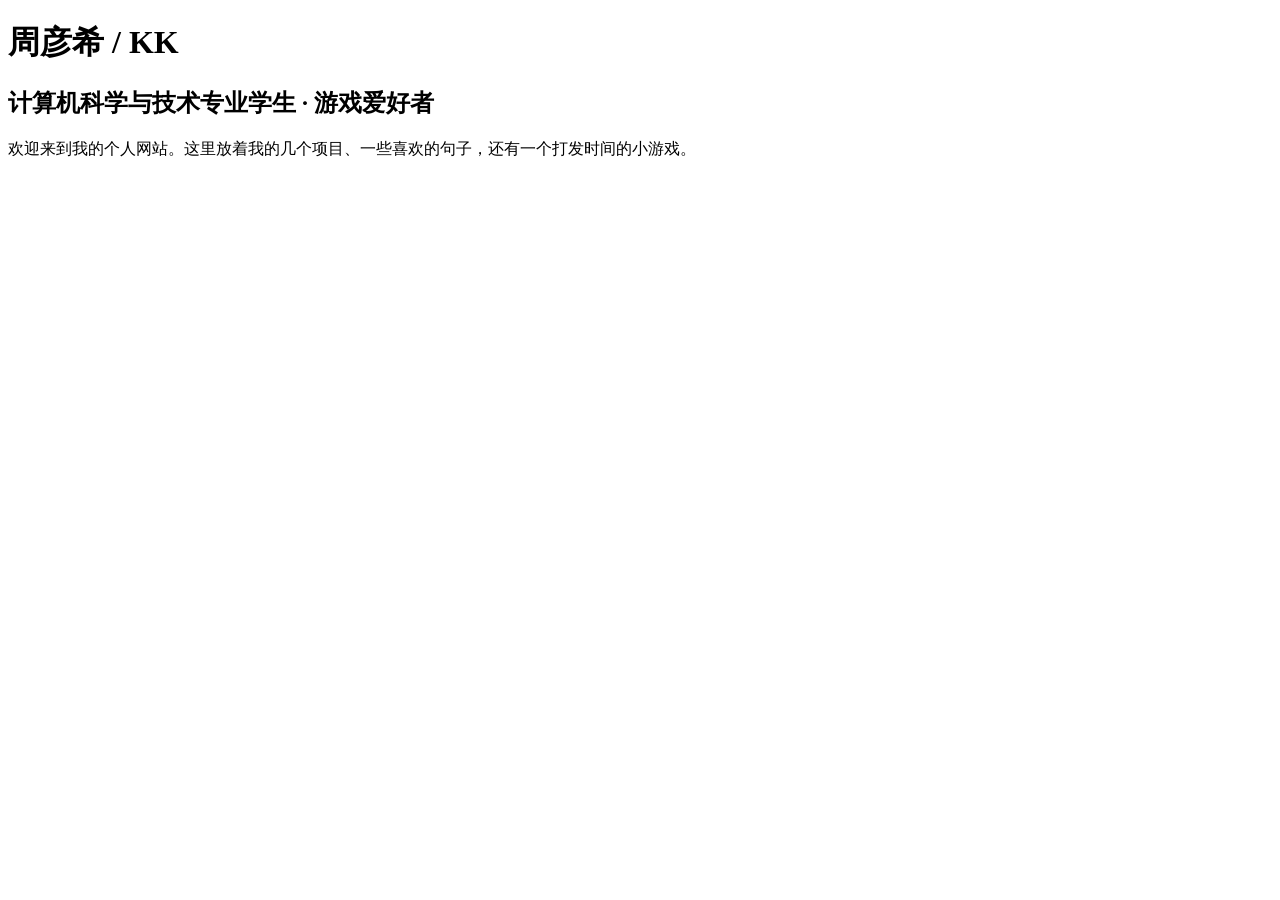
==== index.html @ 09163bbb "上传了首页" ====
<!DOCTYPE html>
<html lang="zh-CN">
<head>
    <meta charset="UTF-8">
    <meta name="viewport" content="width=device-width, initial-scale=1.0">
    <title>KK | Home</title>
    <link rel="stylesheet" href="style.css">
</head>
<body>
    <div id="nav-placeholder"></div>

    <main class="hero-section">
        <div class="hero-content">
            <h1 data-zh="周彦希 / KK" data-en="Yanxi Zhou / KK">周彦希 / KK</h1>
            <h2 data-zh="计算机科学与技术专业学生 · 游戏爱好者" data-en="CS Student & Gamer">计算机科学与技术专业学生 · 游戏爱好者</h2>
            <p data-zh="欢迎来到我的个人网站。这里放着我的几个项目、一些喜欢的句子，还有一个打发时间的小游戏。" data-en="Welcome to my personal website. Here you'll find some of my projects, favorite quotes, and a small game to kill time.">欢迎来到我的个人网站。这里放着我的几个项目、一些喜欢的句子，还有一个打发时间的小游戏。</p >
        </div>
    </main>

    <div id="footer-placeholder"></div>
    
    <script src="main.js"></script>
</body>
</html>
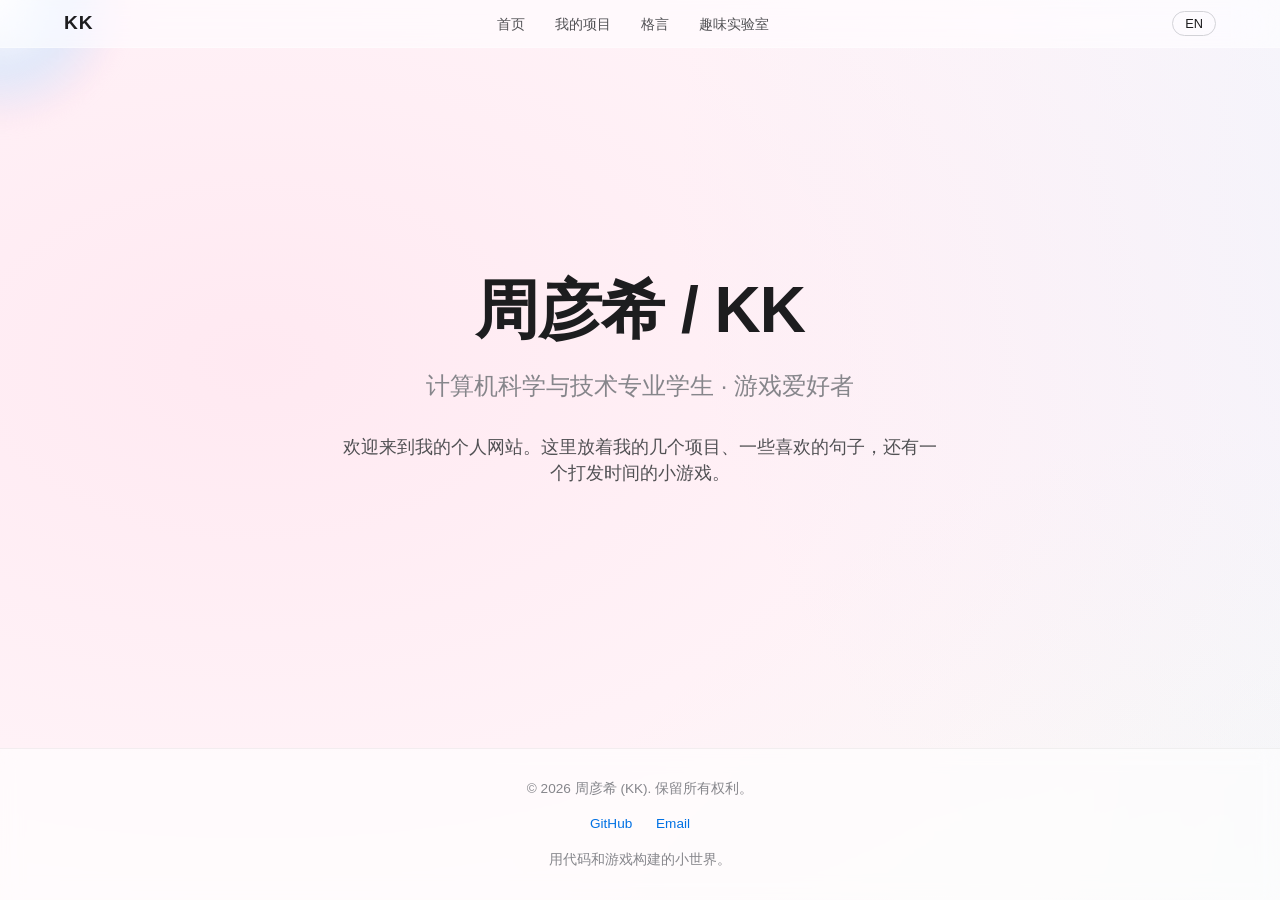
==== commit fe4357f1: "上传" ====
--- a/index.html
+++ b/index.html
@@ -4,6 +4,8 @@
     <meta charset="UTF-8">
     <meta name="viewport" content="width=device-width, initial-scale=1.0">
     <title>KK | Home</title>
+    <!-- 这行就是换掉乌龟的小星星图标 -->
+    <link rel="icon" href="data:image/svg+xml,<svg xmlns=%22http://www.w3.org/2000/svg%22 viewBox=%220 0 100 100%22><text y=%22.9em%22 font-size=%2290%22>✨</text></svg>">
     <link rel="stylesheet" href="style.css">
 </head>
 <body>
@@ -11,6 +13,9 @@
 
     <main class="hero-section">
         <div class="hero-content">
+            <!-- 照片这里我帮你注释掉了，如果你想加照片，就把下面的注释符号删掉，并把照片命名为 avatar.jpg 放进文件夹 -->
+            <!-- < img src="avatar.jpg" alt="KK" class="hero-avatar"> -->
+            
             <h1 data-zh="周彦希 / KK" data-en="Yanxi Zhou / KK">周彦希 / KK</h1>
             <h2 data-zh="计算机科学与技术专业学生 · 游戏爱好者" data-en="CS Student & Gamer">计算机科学与技术专业学生 · 游戏爱好者</h2>
             <p data-zh="欢迎来到我的个人网站。这里放着我的几个项目、一些喜欢的句子，还有一个打发时间的小游戏。" data-en="Welcome to my personal website. Here you'll find some of my projects, favorite quotes, and a small game to kill time.">欢迎来到我的个人网站。这里放着我的几个项目、一些喜欢的句子，还有一个打发时间的小游戏。</p >
@@ -18,7 +23,6 @@
     </main>
 
     <div id="footer-placeholder"></div>
-    
     <script src="main.js"></script>
 </body>
 </html>
--- a/style.css
+++ b/style.css
@@ -0,0 +1,174 @@
+* {
+    margin: 0;
+    padding: 0;
+    box-sizing: border-box;
+}
+
+body {
+    font-family: -apple-system, BlinkMacSystemFont, "SF Pro Display", "Helvetica Neue", Arial, sans-serif;
+    color: #1d1d1f; 
+    line-height: 1.5;
+    -webkit-font-smoothing: antialiased; 
+    overflow-x: hidden;
+    display: flex;
+    flex-direction: column;
+    min-height: 100vh;
+    
+    /* 梦幻贝母背景：多层柔和幻彩交织 */
+    background-color: #ffffff;
+    background-image: 
+        radial-gradient(at 10% 20%, rgba(255, 200, 221, 0.4) 0px, transparent 50%), /* 珍珠粉 */
+        radial-gradient(at 90% 10%, rgba(200, 230, 255, 0.5) 0px, transparent 50%), /* 珍珠蓝 */
+        radial-gradient(at 50% 80%, rgba(220, 255, 230, 0.4) 0px, transparent 50%), /* 珍珠绿 */
+        radial-gradient(at 80% 90%, rgba(230, 210, 255, 0.4) 0px, transparent 50%); /* 珍珠紫 */
+    background-size: 200% 200%;
+    animation: motherOfPearl 15s ease infinite;
+}
+
+@keyframes motherOfPearl {
+    0% { background-position: 0% 50%; }
+    50% { background-position: 100% 50%; }
+    100% { background-position: 0% 50%; }
+}
+
+main {
+    flex: 1;
+    padding-top: 80px; 
+}
+
+/* ================= 鼠标跟随水波光团 ================= */
+#mouse-glow {
+    position: fixed;
+    width: 250px; /* 缩小尺寸 */
+    height: 250px;
+    /* 水波纹：中心白，向外扩散淡蓝，边缘模糊透明 */
+    background: radial-gradient(circle, rgba(255,255,255,0.9) 0%, rgba(180, 220, 255, 0.4) 40%, rgba(255, 200, 230, 0.1) 70%, transparent 100%);
+    border-radius: 50%;
+    pointer-events: none; /* 绝对不能挡住点击 */
+    transform: translate(-50%, -50%);
+    transition: transform 0.15s ease-out; /* 滑动时的柔和拖影 */
+    z-index: 0; 
+    filter: blur(8px); /* 增加水波般的柔焦感 */
+}
+
+/* ================= 导航栏 (白底毛玻璃) ================= */
+.navbar {
+    position: fixed;
+    top: 0;
+    width: 100%;
+    height: 48px;
+    display: flex;
+    justify-content: space-between;
+    align-items: center;
+    padding: 0 5%;
+    background: rgba(255, 255, 255, 0.6);
+    backdrop-filter: saturate(180%) blur(20px); 
+    -webkit-backdrop-filter: saturate(180%) blur(20px);
+    z-index: 1000;
+    border-bottom: 1px solid rgba(255,255,255,0.3);
+}
+
+.navbar .logo { font-size: 1.2rem; font-weight: 600; letter-spacing: 1px; color: #1d1d1f; }
+.nav-links { display: flex; list-style: none; gap: 30px; }
+.nav-links a { color: #515154; text-decoration: none; font-size: 0.85rem; transition: color 0.3s ease; }
+.nav-links a:hover { color: #000; }
+#lang-toggle {
+    background: transparent; color: #1d1d1f; border: 1px solid #d2d2d7;
+    border-radius: 20px; padding: 4px 12px; font-size: 0.8rem;
+    cursor: pointer; transition: all 0.3s ease;
+}
+#lang-toggle:hover { background: #1d1d1f; color: #fff; }
+
+/* ================= 首页 Hero 区域 ================= */
+.hero-section {
+    height: calc(100vh - 48px);
+    display: flex; justify-content: center; align-items: center; text-align: center;
+    padding: 0 20px;
+    position: relative; 
+    z-index: 1; 
+}
+.hero-content h1 { font-size: 4rem; font-weight: 700; letter-spacing: -1px; margin-bottom: 10px; color: #1d1d1f; }
+.hero-content h2 { font-size: 1.5rem; color: #86868b; font-weight: 500; margin-bottom: 30px; }
+.hero-content p { font-size: 1.1rem; max-width: 600px; margin: 0 auto; color: #515154; }
+
+/* 头像样式 */
+.hero-avatar {
+    width: 150px;
+    height: 150px;
+    border-radius: 50%; 
+    object-fit: cover; 
+    margin-bottom: 20px;
+    box-shadow: 0 10px 30px rgba(0, 0, 0, 0.1); 
+    border: 2px solid #fff;
+}
+
+/* ================= 项目页 ================= */
+.projects-section { padding: 60px 10%; max-width: 1000px; margin: 0 auto; position: relative; z-index: 1; }
+.project-item {
+    padding: 30px; margin-bottom: 20px;
+    background: rgba(255, 255, 255, 0.6); /* 卡片半透明 */
+    backdrop-filter: blur(15px);
+    border-radius: 18px;
+    box-shadow: 0 8px 32px rgba(31, 38, 135, 0.05);
+    border: 1px solid rgba(255, 255, 255, 0.5);
+    transition: transform 0.3s ease, box-shadow 0.3s ease;
+}
+.project-item:hover { transform: scale(1.02); box-shadow: 0 10px 30px rgba(0,0,0,0.08); }
+.project-item h3 { font-size: 1.5rem; margin-bottom: 10px; color: #1d1d1f; }
+.project-item p { color: #515154; }
+
+/* ================= 格言页 ================= */
+.quotes-section { padding: 60px 10%; max-width: 800px; margin: 0 auto; position: relative; z-index: 1; }
+.quote-hero {
+    text-align: center; margin-bottom: 60px; padding: 40px;
+    background: rgba(255, 255, 255, 0.6);
+    backdrop-filter: blur(15px);
+    border-radius: 24px;
+    box-shadow: 0 10px 40px rgba(0,0,0,0.05);
+    border: 1px solid rgba(255, 255, 255, 0.5);
+}
+.quote-hero h2 { font-size: 2rem; font-style: italic; line-height: 1.4; color: #1d1d1f; }
+.quote-list { list-style: none; }
+.quote-list li {
+    padding: 20px 0; border-bottom: 1px solid rgba(0,0,0,0.05);
+    font-size: 1.1rem; color: #1d1d1f;
+}
+
+/* ================= 实验室 ================= */
+.lab-section { padding: 60px 10%; max-width: 1000px; margin: 0 auto; display: flex; flex-direction: column; gap: 40px; position: relative; z-index: 1; }
+.lab-box { 
+    background: rgba(255, 255, 255, 0.6); 
+    backdrop-filter: blur(15px);
+    border-radius: 20px; padding: 30px; 
+    box-shadow: 0 4px 20px rgba(0,0,0,0.03);
+    border: 1px solid rgba(255, 255, 255, 0.5);
+}
+.lab-box h2 { margin-bottom: 20px; border-bottom: 1px solid rgba(0,0,0,0.05); padding-bottom: 10px; color: #1d1d1f; }
+#ball-canvas { width: 100%; height: 300px; background: #f5f5f7; border-radius: 12px; cursor: crosshair; }
+
+/* 扫雷样式 */
+#minesweeper { display: grid; grid-template-columns: repeat(9, 30px); gap: 2px; justify-content: center; margin-top: 20px; }
+.cell {
+    width: 30px; height: 30px; background: #e5e5ea; border-radius: 4px;
+    display: flex; justify-content: center; align-items: center;
+    font-weight: bold; cursor: pointer; user-select: none; color: #1d1d1f;
+}
+.cell.revealed { background: #d2d2d7; cursor: default; }
+.cell.mine { background: #ff3b30; color: white; }
+.btn-restart {
+    margin-top: 20px; padding: 10px 20px; border-radius: 20px;
+    background: #0071e3; color: white; border: none; cursor: pointer;
+    font-size: 1rem; transition: background 0.3s;
+}
+.btn-restart:hover { background: #0077ed; }
+
+/* ================= Footer ================= */
+.site-footer {
+    background: rgba(255, 255, 255, 0.6); padding: 30px; text-align: center;
+    font-size: 0.85rem; color: #86868b; margin-top: auto;
+    border-top: 1px solid rgba(0,0,0,0.05);
+    backdrop-filter: blur(10px);
+    position: relative; z-index: 1;
+}
+.social-links { margin: 15px 0; }
+.social-links a { color: #0071e3; text-decoration: none; margin: 0 10px; }
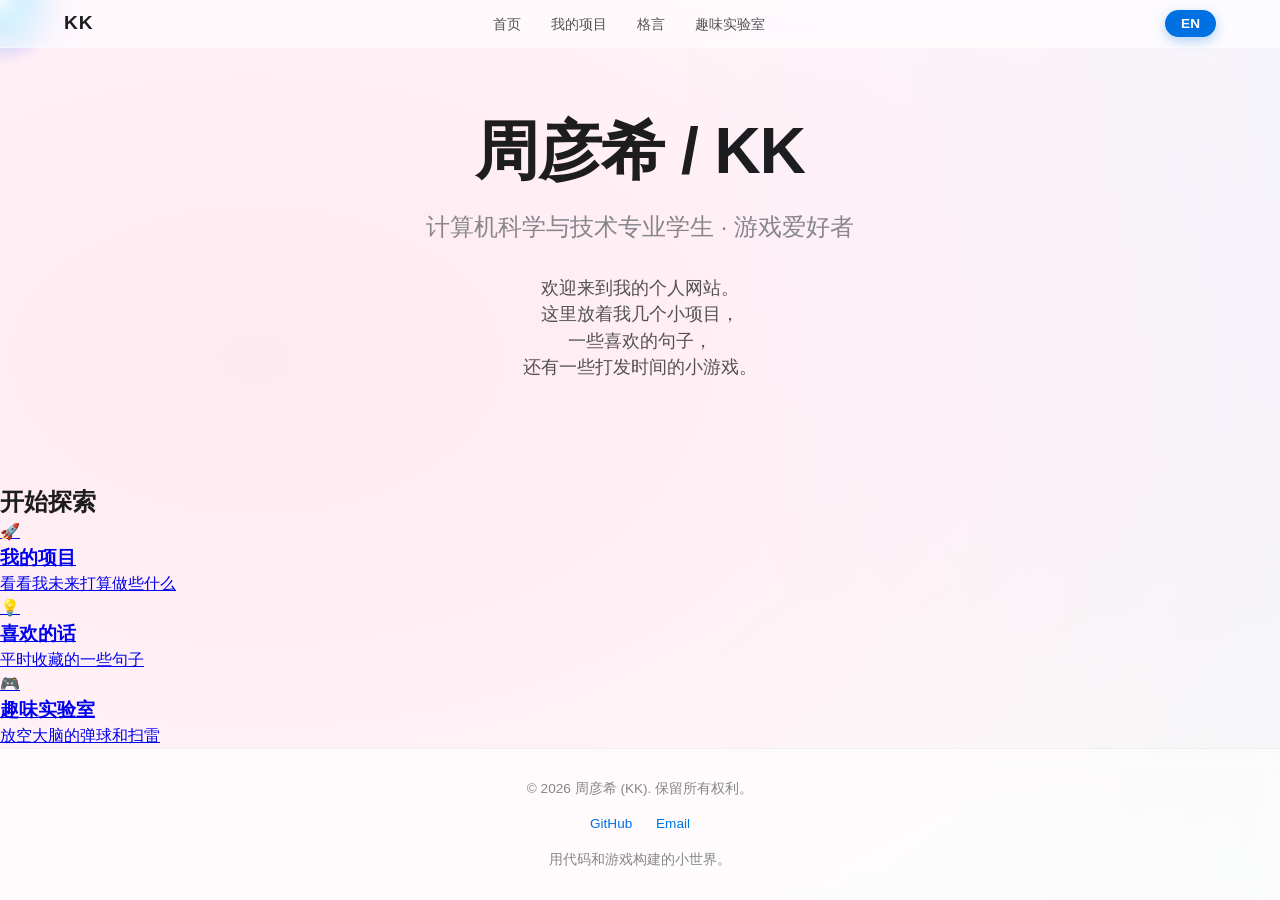
==== commit 1fd0e986: "上传" ====
--- a/index.html
+++ b/index.html
@@ -4,23 +4,58 @@
     <meta charset="UTF-8">
     <meta name="viewport" content="width=device-width, initial-scale=1.0">
     <title>KK | Home</title>
-    <!-- 这行就是换掉乌龟的小星星图标 -->
     <link rel="icon" href="data:image/svg+xml,<svg xmlns=%22http://www.w3.org/2000/svg%22 viewBox=%220 0 100 100%22><text y=%22.9em%22 font-size=%2290%22>✨</text></svg>">
     <link rel="stylesheet" href="style.css">
 </head>
 <body>
     <div id="nav-placeholder"></div>
 
+    <!-- 上半部分：Hero 区域 -->
     <main class="hero-section">
         <div class="hero-content">
-            <!-- 照片这里我帮你注释掉了，如果你想加照片，就把下面的注释符号删掉，并把照片命名为 avatar.jpg 放进文件夹 -->
             <!-- < img src="avatar.jpg" alt="KK" class="hero-avatar"> -->
-            
             <h1 data-zh="周彦希 / KK" data-en="Yanxi Zhou / KK">周彦希 / KK</h1>
             <h2 data-zh="计算机科学与技术专业学生 · 游戏爱好者" data-en="CS Student & Gamer">计算机科学与技术专业学生 · 游戏爱好者</h2>
-            <p data-zh="欢迎来到我的个人网站。这里放着我的几个项目、一些喜欢的句子，还有一个打发时间的小游戏。" data-en="Welcome to my personal website. Here you'll find some of my projects, favorite quotes, and a small game to kill time.">欢迎来到我的个人网站。这里放着我的几个项目、一些喜欢的句子，还有一个打发时间的小游戏。</p >
+            
+            <!-- 这里改成了竖排的文案 -->
+            <div class="hero-desc">
+                <p data-zh="欢迎来到我的个人网站。" data-en="Welcome to my personal website.">欢迎来到我的个人网站。</p >
+                <p data-zh="这里放着我几个小项目，" data-en="Here you'll find a few of my small projects,">这里放着我几个小项目，</p >
+                <p data-zh="一些喜欢的句子，" data-en="some of my favorite quotes,">一些喜欢的句子，</p >
+                <p data-zh="还有一些打发时间的小游戏。" data-en="and a little game to kill time.">还有一些打发时间的小游戏。</p >
+            </div>
+            
         </div>
     </main>
+
+    <!-- 下半部分：新增的探索卡片区域 -->
+    <section class="explore-section">
+        <h2 class="explore-title" data-zh="开始探索" data-en="Start Exploring">开始探索</h2>
+        <div class="explore-grid">
+            
+            <!-- 卡片 1：项目 -->
+            <a href=" " class="explore-card">
+                <div class="explore-icon">🚀</div>
+                <h3 data-zh="我的项目" data-en="My Projects">我的项目</h3>
+                <p data-zh="看看我未来打算做些什么" data-en="See what I plan to do" >看看我未来打算做些什么</p >
+            </a >
+
+            <!-- 卡片 2：格言 -->
+            <a href="quotes.html" class="explore-card">
+                <div class="explore-icon">💡</div>
+                <h3 data-zh="喜欢的话" data-en="Favorite Quotes">喜欢的话</h3>
+                <p data-zh="平时收藏的一些句子" data-en="Some collected quotes" >平时收藏的一些句子</p >
+            </a >
+
+            <!-- 卡片 3：实验室 -->
+            <a href="machine.html" class="explore-card">
+                <div class="explore-icon">🎮</div>
+                <h3 data-zh="趣味实验室" data-en="Fun Lab">趣味实验室</h3>
+                <p data-zh="放空大脑的弹球和扫雷" data-en="Bouncing balls and Minesweeper" >放空大脑的弹球和扫雷</p >
+            </a >
+
+        </div>
+    </section>
 
     <div id="footer-placeholder"></div>
     <script src="main.js"></script>
--- a/style.css
+++ b/style.css
@@ -1,3 +1,4 @@
+/* 全局重置与字体 */
 * {
     margin: 0;
     padding: 0;
@@ -14,13 +15,13 @@
     flex-direction: column;
     min-height: 100vh;
     
-    /* 梦幻贝母背景：多层柔和幻彩交织 */
+    /* 梦幻贝母背景 */
     background-color: #ffffff;
     background-image: 
-        radial-gradient(at 10% 20%, rgba(255, 200, 221, 0.4) 0px, transparent 50%), /* 珍珠粉 */
-        radial-gradient(at 90% 10%, rgba(200, 230, 255, 0.5) 0px, transparent 50%), /* 珍珠蓝 */
-        radial-gradient(at 50% 80%, rgba(220, 255, 230, 0.4) 0px, transparent 50%), /* 珍珠绿 */
-        radial-gradient(at 80% 90%, rgba(230, 210, 255, 0.4) 0px, transparent 50%); /* 珍珠紫 */
+        radial-gradient(at 10% 20%, rgba(255, 200, 221, 0.4) 0px, transparent 50%),
+        radial-gradient(at 90% 10%, rgba(200, 230, 255, 0.5) 0px, transparent 50%),
+        radial-gradient(at 50% 80%, rgba(220, 255, 230, 0.4) 0px, transparent 50%),
+        radial-gradient(at 80% 90%, rgba(230, 210, 255, 0.4) 0px, transparent 50%);
     background-size: 200% 200%;
     animation: motherOfPearl 15s ease infinite;
 }
@@ -36,22 +37,22 @@
     padding-top: 80px; 
 }
 
-/* ================= 鼠标跟随水波光团 ================= */
+/* ================= 鼠标跟随水波光团 (小巧亮眼版) ================= */
 #mouse-glow {
     position: fixed;
-    width: 250px; /* 缩小尺寸 */
-    height: 250px;
-    /* 水波纹：中心白，向外扩散淡蓝，边缘模糊透明 */
-    background: radial-gradient(circle, rgba(255,255,255,0.9) 0%, rgba(180, 220, 255, 0.4) 40%, rgba(255, 200, 230, 0.1) 70%, transparent 100%);
+    width: 120px; 
+    height: 120px;
+    /* 提亮核心：纯白中心 + 高亮荧光蓝，边缘快速透明 */
+    background: radial-gradient(circle, rgba(255,255,255,1) 0%, rgba(100, 200, 255, 0.8) 30%, rgba(150, 150, 255, 0.2) 60%, transparent 100%);
     border-radius: 50%;
-    pointer-events: none; /* 绝对不能挡住点击 */
+    pointer-events: none; 
     transform: translate(-50%, -50%);
-    transition: transform 0.15s ease-out; /* 滑动时的柔和拖影 */
+    transition: transform 0.1s ease-out; 
     z-index: 0; 
-    filter: blur(8px); /* 增加水波般的柔焦感 */
+    filter: blur(4px); /* 降低模糊，让它更实更亮 */
 }
 
-/* ================= 导航栏 (白底毛玻璃) ================= */
+/* ================= 导航栏 ================= */
 .navbar {
     position: fixed;
     top: 0;
@@ -72,75 +73,82 @@
 .nav-links { display: flex; list-style: none; gap: 30px; }
 .nav-links a { color: #515154; text-decoration: none; font-size: 0.85rem; transition: color 0.3s ease; }
 .nav-links a:hover { color: #000; }
+
+/* 🔥 高亮语言切换按钮 */
 #lang-toggle {
-    background: transparent; color: #1d1d1f; border: 1px solid #d2d2d7;
-    border-radius: 20px; padding: 4px 12px; font-size: 0.8rem;
-    cursor: pointer; transition: all 0.3s ease;
+    background: #0071e3; /* 苹果亮蓝色 */
+    color: #ffffff; 
+    border: none;
+    border-radius: 20px; 
+    padding: 6px 16px; 
+    font-size: 0.85rem;
+    font-weight: 600;
+    cursor: pointer; 
+    transition: all 0.3s ease;
+    box-shadow: 0 4px 12px rgba(0, 113, 227, 0.3); /* 发光阴影 */
 }
-#lang-toggle:hover { background: #1d1d1f; color: #fff; }
+#lang-toggle:hover { 
+    background: #0077ed; 
+    transform: scale(1.05); /* 鼠标放上去会微微放大 */
+}
 
 /* ================= 首页 Hero 区域 ================= */
 .hero-section {
     height: calc(100vh - 48px);
     display: flex; justify-content: center; align-items: center; text-align: center;
     padding: 0 20px;
-    position: relative; 
-    z-index: 1; 
+    position: relative; z-index: 1; 
 }
 .hero-content h1 { font-size: 4rem; font-weight: 700; letter-spacing: -1px; margin-bottom: 10px; color: #1d1d1f; }
 .hero-content h2 { font-size: 1.5rem; color: #86868b; font-weight: 500; margin-bottom: 30px; }
 .hero-content p { font-size: 1.1rem; max-width: 600px; margin: 0 auto; color: #515154; }
-
-/* 头像样式 */
 .hero-avatar {
-    width: 150px;
-    height: 150px;
-    border-radius: 50%; 
-    object-fit: cover; 
-    margin-bottom: 20px;
-    box-shadow: 0 10px 30px rgba(0, 0, 0, 0.1); 
-    border: 2px solid #fff;
+    width: 150px; height: 150px; border-radius: 50%; object-fit: cover; 
+    margin-bottom: 20px; box-shadow: 0 10px 30px rgba(0, 0, 0, 0.1); border: 2px solid #fff;
 }
 
 /* ================= 项目页 ================= */
 .projects-section { padding: 60px 10%; max-width: 1000px; margin: 0 auto; position: relative; z-index: 1; }
 .project-item {
     padding: 30px; margin-bottom: 20px;
-    background: rgba(255, 255, 255, 0.6); /* 卡片半透明 */
-    backdrop-filter: blur(15px);
-    border-radius: 18px;
-    box-shadow: 0 8px 32px rgba(31, 38, 135, 0.05);
+    background: rgba(255, 255, 255, 0.6); backdrop-filter: blur(15px);
+    border-radius: 18px; box-shadow: 0 8px 32px rgba(31, 38, 135, 0.05);
     border: 1px solid rgba(255, 255, 255, 0.5);
-    transition: transform 0.3s ease, box-shadow 0.3s ease;
+    transition: all 0.3s ease;
 }
-.project-item:hover { transform: scale(1.02); box-shadow: 0 10px 30px rgba(0,0,0,0.08); }
+.project-item:hover { transform: scale(1.02) translateY(-2px); box-shadow: 0 12px 35px rgba(31, 38, 135, 0.1); }
 .project-item h3 { font-size: 1.5rem; margin-bottom: 10px; color: #1d1d1f; }
 .project-item p { color: #515154; }
 
-/* ================= 格言页 ================= */
-.quotes-section { padding: 60px 10%; max-width: 800px; margin: 0 auto; position: relative; z-index: 1; }
+/* ================= 格言页 (横向双列) ================= */
+.quotes-section { padding: 60px 10%; max-width: 1200px; margin: 0 auto; position: relative; z-index: 1; }
 .quote-hero {
-    text-align: center; margin-bottom: 60px; padding: 40px;
-    background: rgba(255, 255, 255, 0.6);
-    backdrop-filter: blur(15px);
-    border-radius: 24px;
-    box-shadow: 0 10px 40px rgba(0,0,0,0.05);
+    text-align: center; margin-bottom: 40px; padding: 40px;
+    background: rgba(255, 255, 255, 0.6); backdrop-filter: blur(15px);
+    border-radius: 24px; box-shadow: 0 10px 40px rgba(0,0,0,0.05);
     border: 1px solid rgba(255, 255, 255, 0.5);
 }
 .quote-hero h2 { font-size: 2rem; font-style: italic; line-height: 1.4; color: #1d1d1f; }
-.quote-list { list-style: none; }
+.quote-list { display: grid; grid-template-columns: repeat(auto-fill, minmax(350px, 1fr)); gap: 20px; list-style: none; }
 .quote-list li {
-    padding: 20px 0; border-bottom: 1px solid rgba(0,0,0,0.05);
-    font-size: 1.1rem; color: #1d1d1f;
+    padding: 30px; font-size: 1.1rem; color: #1d1d1f;
+    background: rgba(255, 255, 255, 0.6); backdrop-filter: blur(15px);
+    border-radius: 18px; box-shadow: 0 8px 32px rgba(31, 38, 135, 0.05);
+    border: 1px solid rgba(255, 255, 255, 0.5);
+    transition: all 0.3s ease; display: flex; align-items: center; 
 }
+.quote-list li:hover { transform: scale(1.02) translateY(-2px); box-shadow: 0 12px 35px rgba(31, 38, 135, 0.1); }
 
-/* ================= 实验室 ================= */
-.lab-section { padding: 60px 10%; max-width: 1000px; margin: 0 auto; display: flex; flex-direction: column; gap: 40px; position: relative; z-index: 1; }
+/* ================= 实验室 (横向排版) ================= */
+.lab-section { 
+    padding: 60px 10%; max-width: 1200px; margin: 0 auto; 
+    display: flex; flex-direction: row; flex-wrap: wrap; gap: 40px; 
+    position: relative; z-index: 1; 
+}
 .lab-box { 
-    background: rgba(255, 255, 255, 0.6); 
-    backdrop-filter: blur(15px);
-    border-radius: 20px; padding: 30px; 
-    box-shadow: 0 4px 20px rgba(0,0,0,0.03);
+    flex: 1 1 400px; padding: 30px; 
+    background: rgba(255, 255, 255, 0.6); backdrop-filter: blur(15px);
+    border-radius: 20px; box-shadow: 0 4px 20px rgba(0,0,0,0.03);
     border: 1px solid rgba(255, 255, 255, 0.5);
 }
 .lab-box h2 { margin-bottom: 20px; border-bottom: 1px solid rgba(0,0,0,0.05); padding-bottom: 10px; color: #1d1d1f; }
@@ -158,7 +166,7 @@
 .btn-restart {
     margin-top: 20px; padding: 10px 20px; border-radius: 20px;
     background: #0071e3; color: white; border: none; cursor: pointer;
-    font-size: 1rem; transition: background 0.3s;
+    font-size: 1rem; transition: background 0.3s; display: block; margin-left: auto; margin-right: auto;
 }
 .btn-restart:hover { background: #0077ed; }
 
@@ -166,8 +174,7 @@
 .site-footer {
     background: rgba(255, 255, 255, 0.6); padding: 30px; text-align: center;
     font-size: 0.85rem; color: #86868b; margin-top: auto;
-    border-top: 1px solid rgba(0,0,0,0.05);
-    backdrop-filter: blur(10px);
+    border-top: 1px solid rgba(0,0,0,0.05); backdrop-filter: blur(10px);
     position: relative; z-index: 1;
 }
 .social-links { margin: 15px 0; }
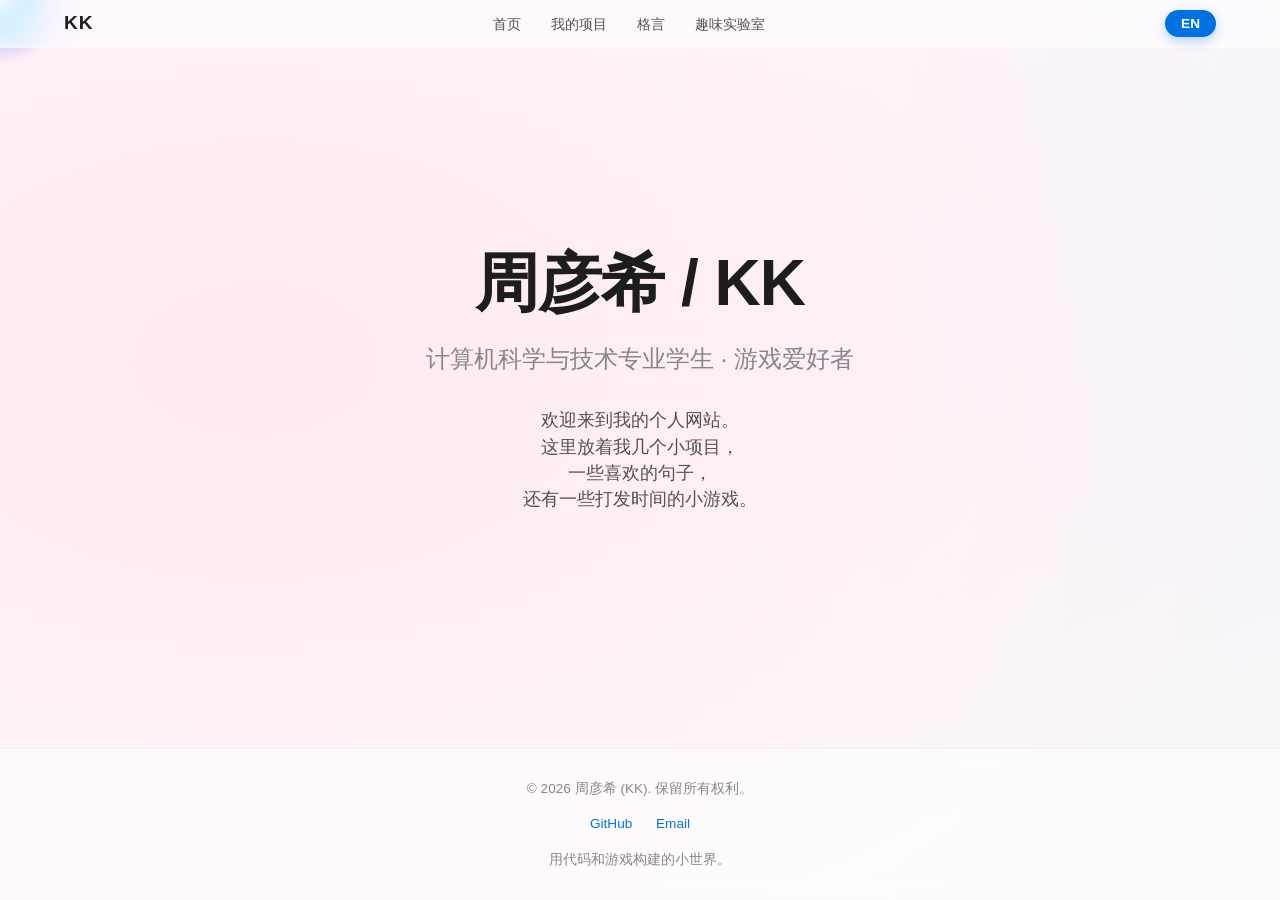
==== commit b4dc6525: "上传" ====
--- a/index.html
+++ b/index.html
@@ -10,52 +10,21 @@
 <body>
     <div id="nav-placeholder"></div>
 
-    <!-- 上半部分：Hero 区域 -->
+    <!-- 首页就只有这个全屏的 Hero 区域了 -->
     <main class="hero-section">
         <div class="hero-content">
             <!-- < img src="avatar.jpg" alt="KK" class="hero-avatar"> -->
             <h1 data-zh="周彦希 / KK" data-en="Yanxi Zhou / KK">周彦希 / KK</h1>
             <h2 data-zh="计算机科学与技术专业学生 · 游戏爱好者" data-en="CS Student & Gamer">计算机科学与技术专业学生 · 游戏爱好者</h2>
             
-            <!-- 这里改成了竖排的文案 -->
             <div class="hero-desc">
                 <p data-zh="欢迎来到我的个人网站。" data-en="Welcome to my personal website.">欢迎来到我的个人网站。</p >
                 <p data-zh="这里放着我几个小项目，" data-en="Here you'll find a few of my small projects,">这里放着我几个小项目，</p >
                 <p data-zh="一些喜欢的句子，" data-en="some of my favorite quotes,">一些喜欢的句子，</p >
                 <p data-zh="还有一些打发时间的小游戏。" data-en="and a little game to kill time.">还有一些打发时间的小游戏。</p >
             </div>
-            
         </div>
     </main>
-
-    <!-- 下半部分：新增的探索卡片区域 -->
-    <section class="explore-section">
-        <h2 class="explore-title" data-zh="开始探索" data-en="Start Exploring">开始探索</h2>
-        <div class="explore-grid">
-            
-            <!-- 卡片 1：项目 -->
-            <a href=" " class="explore-card">
-                <div class="explore-icon">🚀</div>
-                <h3 data-zh="我的项目" data-en="My Projects">我的项目</h3>
-                <p data-zh="看看我未来打算做些什么" data-en="See what I plan to do" >看看我未来打算做些什么</p >
-            </a >
-
-            <!-- 卡片 2：格言 -->
-            <a href="quotes.html" class="explore-card">
-                <div class="explore-icon">💡</div>
-                <h3 data-zh="喜欢的话" data-en="Favorite Quotes">喜欢的话</h3>
-                <p data-zh="平时收藏的一些句子" data-en="Some collected quotes" >平时收藏的一些句子</p >
-            </a >
-
-            <!-- 卡片 3：实验室 -->
-            <a href="machine.html" class="explore-card">
-                <div class="explore-icon">🎮</div>
-                <h3 data-zh="趣味实验室" data-en="Fun Lab">趣味实验室</h3>
-                <p data-zh="放空大脑的弹球和扫雷" data-en="Bouncing balls and Minesweeper" >放空大脑的弹球和扫雷</p >
-            </a >
-
-        </div>
-    </section>
 
     <div id="footer-placeholder"></div>
     <script src="main.js"></script>
